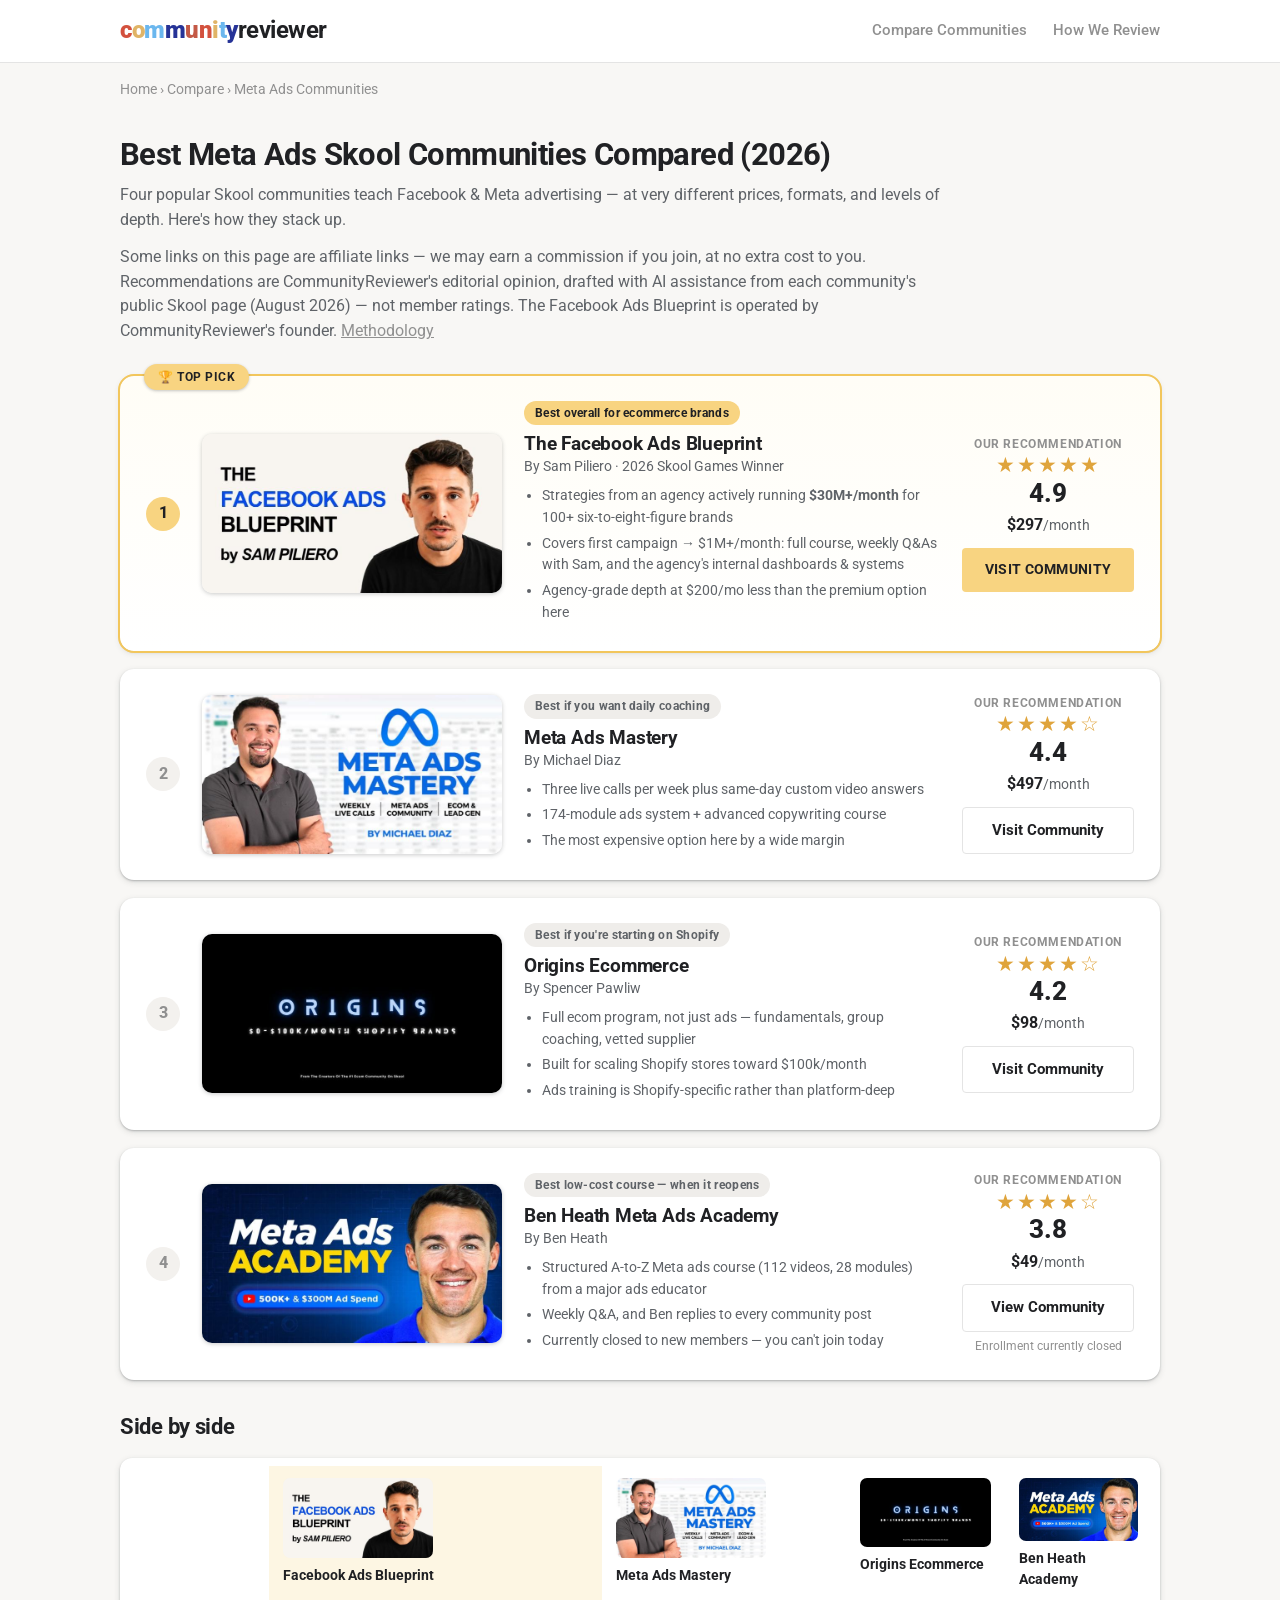
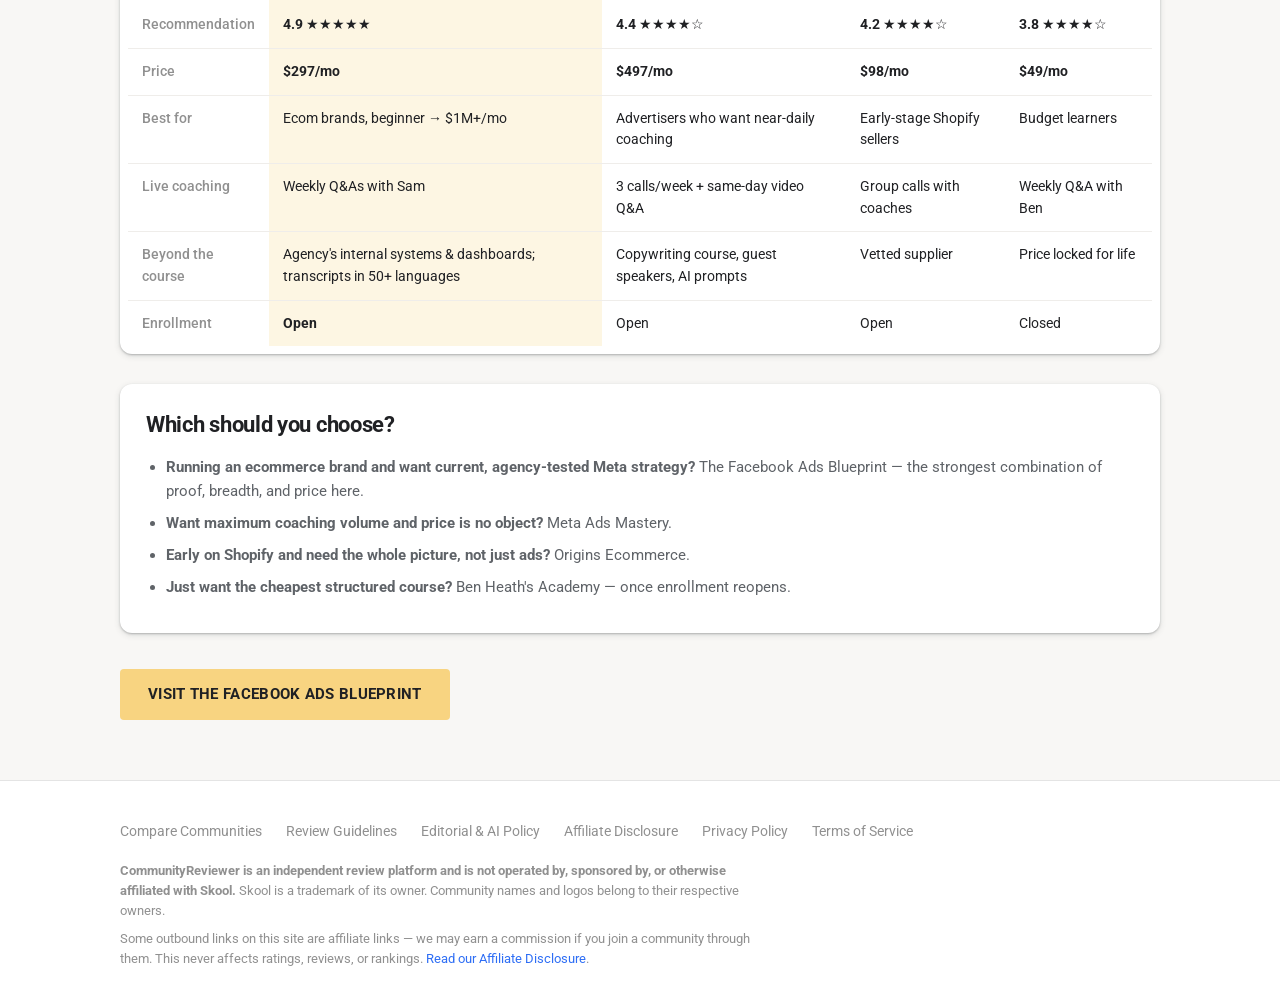
==== index.html @ 4574a342 "Launch CommunityReviewer comparison page Static site: Meta Ads community comparison plus the five po" ====
<!DOCTYPE html>
<html lang="en">
<head>
<meta charset="UTF-8">
<meta name="viewport" content="width=device-width, initial-scale=1">
<title>CommunityReviewer — Independent reviews of online communities</title>
<link rel="canonical" href="https://communityreviewer.com/compare/best-meta-ads-skool-communities/">
<meta http-equiv="refresh" content="0; url=/compare/best-meta-ads-skool-communities/">
<link rel="stylesheet" href="/assets/styles.css">
</head>
<body>
<div class="container" style="padding:80px 20px; text-align:center;">
  <p style="font-size:18px;">Redirecting to <a href="/compare/best-meta-ads-skool-communities/">our Meta Ads community comparison</a>…</p>
</div>
<script>window.location.replace("/compare/best-meta-ads-skool-communities/");</script>
</body>
</html>
---- assets/styles.css ----
/* CommunityReviewer — shared styles */
@import url('https://fonts.googleapis.com/css2?family=Roboto:wght@400;500;700;900&display=swap');

:root {
  --ink: #202124;
  --ink-soft: #5f6368;
  --ink-faint: #909090;
  --line: #e4e4e4;
  --bg: #f8f7f5;            /* Skool warm off-white canvas */
  --bg-soft: #f3f1ee;
  --card: #ffffff;
  --accent: #2e6ef5;         /* Skool link blue */
  --yellow: #f8d481;         /* Skool primary CTA yellow */
  --yellow-dark: #f2c65c;
  --star: #dfa43c;
  --green: #178a4c;
  --green-bg: #e8f5ee;
  --radius: 10px;
  --card-shadow: 0 1px 2px rgba(60,64,67,.3), 0 2px 6px rgba(60,64,67,.15);
  /* skool logo letter colors */
  --sk-red: #d3513e;
  --sk-gold: #e0b467;
  --sk-sky: #6bb7ee;
  --sk-navy: #263397;
  --sk-rust: #c45946;
}

* { margin: 0; padding: 0; box-sizing: border-box; }

body {
  font-family: Roboto, -apple-system, BlinkMacSystemFont, Helvetica, Arial, sans-serif;
  color: var(--ink);
  background: var(--bg);
  line-height: 1.55;
  font-size: 16px;
}

.container { max-width: 1080px; margin: 0 auto; padding: 0 20px; }
a { color: var(--accent); text-decoration: none; }
a:hover { text-decoration: underline; }
img { max-width: 100%; }

/* ---------- Header ---------- */
.site-header {
  border-bottom: 1px solid var(--line);
  background: #fff;
  position: sticky; top: 0; z-index: 50;
}
.header-inner {
  display: flex; align-items: center; justify-content: space-between;
  height: 62px; gap: 24px;
}
.logo {
  font-size: 24px; font-weight: 900; letter-spacing: -0.5px; color: var(--ink);
}
.logo:hover { text-decoration: none; }
.logo .l1 { color: var(--sk-red); }
.logo .l2 { color: var(--sk-gold); }
.logo .l3 { color: var(--sk-sky); }
.logo .l4 { color: var(--sk-navy); }
.logo .l5 { color: var(--sk-rust); }
.logo .lr { color: var(--ink); font-weight: 700; }
.site-nav { display: flex; gap: 26px; align-items: center; }
.site-nav a { color: var(--ink-faint); font-size: 15px; font-weight: 500; }
.site-nav a:hover { color: var(--ink); text-decoration: none; }
.site-nav a.nav-cta {
  color: var(--ink); background: var(--yellow); font-weight: 700;
  padding: 8px 16px; border-radius: 4px;
}
.site-nav a.nav-cta:hover { background: var(--yellow-dark); }

/* ---------- Buttons ---------- */
.btn {
  display: inline-block; border-radius: 4px; font-weight: 700; font-size: 15px;
  padding: 11px 22px; cursor: pointer; text-align: center; border: none;
  transition: background .15s; font-family: inherit;
}
.btn:hover { text-decoration: none; }
.btn-primary {
  background: var(--yellow); color: var(--ink);
  text-transform: uppercase; letter-spacing: .3px; font-size: 14px;
}
.btn-primary:hover { background: var(--yellow-dark); }
.btn-secondary {
  background: #fff; color: var(--ink); border: 1.5px solid var(--line);
}
.btn-secondary:hover { border-color: var(--ink-faint); }
.btn-outline {
  background: #fff; color: var(--ink); border: 1.5px solid var(--line);
  padding: 8px 16px; font-size: 14px;
}
.btn-outline:hover { border-color: var(--ink-faint); }
.btn-lg { padding: 14px 28px; font-size: 15px; }
.btn-block { display: block; width: 100%; }

/* ---------- Badges & stars ---------- */
.stars { color: var(--star); letter-spacing: 1px; }
.badge {
  display: inline-block; font-size: 12.5px; font-weight: 700;
  padding: 3px 10px; border-radius: 999px;
}
.badge-claimed { background: var(--green-bg); color: var(--green); }
.badge-unclaimed { background: #efedea; color: var(--ink-faint); }
.badge-verified { background: var(--green-bg); color: var(--green); }
.badge-cat { background: #efedea; color: var(--ink-soft); }

/* ---------- Community card (reused everywhere) ---------- */
.card-grid { display: grid; grid-template-columns: repeat(3, 1fr); gap: 18px; }
.community-card {
  border-radius: var(--radius);
  padding: 20px; background: var(--card); display: flex; flex-direction: column; gap: 8px;
  box-shadow: var(--card-shadow);
  transition: box-shadow .15s;
}
.community-card:hover {
  box-shadow: 0 2px 4px rgba(60,64,67,.3), 0 6px 14px rgba(60,64,67,.18);
  text-decoration: none;
}
.cc-logo {
  width: 48px; height: 48px; border-radius: 8px; color: #fff;
  display: flex; align-items: center; justify-content: center;
  font-weight: 700; font-size: 17px; margin-bottom: 4px;
}
.cc-name { font-size: 17px; font-weight: 700; color: var(--ink); }
.cc-creator { font-size: 14px; color: var(--ink-soft); }
.cc-rating { font-size: 14px; color: var(--ink); }
.cc-rating .count { color: var(--ink-faint); }
.cc-meta { display: flex; gap: 10px; align-items: center; font-size: 13.5px; color: var(--ink-soft); }
.cc-price { font-weight: 700; color: var(--ink); }
.cc-desc { font-size: 14px; color: var(--ink-soft); flex-grow: 1; }
.cc-btn { margin-top: 10px; }

/* logo placeholder colors — echo skool's logo palette */
.lg-blue { background: linear-gradient(135deg,#6bb7ee,#263397); }
.lg-purple { background: linear-gradient(135deg,#7c4fd0,#4c2a96); }
.lg-green { background: linear-gradient(135deg,#2aa365,#116b3d); }
.lg-orange { background: linear-gradient(135deg,#e0b467,#c45946); }
.lg-red { background: linear-gradient(135deg,#d3513e,#8f2c1e); }
.lg-teal { background: linear-gradient(135deg,#2b9fa8,#166b72); }

/* ---------- Sections ---------- */
.section { padding: 48px 0; }
.section-alt { background: transparent; }
.section h2 { font-size: 24px; letter-spacing: -0.3px; margin-bottom: 20px; }
.section-head { display: flex; align-items: baseline; justify-content: space-between; margin-bottom: 20px; }
.section-head h2 { margin-bottom: 0; }
.section-head a { font-size: 14.5px; font-weight: 700; }

/* ---------- Forms ---------- */
.form-card {
  max-width: 640px; margin: 0 auto; background: var(--card);
  border-radius: 12px; padding: 32px; box-shadow: var(--card-shadow);
}
.form-group { margin-bottom: 22px; }
.form-group label { display: block; font-weight: 700; font-size: 15px; margin-bottom: 6px; }
.form-group .hint { font-size: 13px; color: var(--ink-faint); margin-top: 5px; }
input[type=text], input[type=email], textarea, select {
  width: 100%; padding: 11px 13px; border: 1.5px solid var(--line);
  border-radius: 8px; font-size: 15px; font-family: inherit; background: #fff;
  color: var(--ink);
}
input:focus, textarea:focus, select:focus { outline: 2px solid var(--accent); outline-offset: -1px; border-color: var(--accent); }
textarea { resize: vertical; min-height: 110px; }
.radio-row { display: flex; flex-wrap: wrap; gap: 10px; }
.radio-pill {
  border: 1.5px solid var(--line); border-radius: 25px; padding: 8px 16px;
  font-size: 14.5px; cursor: pointer; user-select: none; color: var(--ink-faint);
  background: #fff;
}
.radio-pill input { display: none; }
.radio-pill:has(input:checked) { background: var(--ink); border-color: var(--ink); color: #fff; font-weight: 700; }
.star-picker { display: flex; gap: 6px; font-size: 34px; color: #dcdcda; cursor: pointer; }
.star-picker span:hover, .star-picker span.on { color: var(--star); }
.checkbox-row { display: flex; gap: 10px; align-items: flex-start; font-size: 14.5px; color: var(--ink-soft); }
.checkbox-row input { margin-top: 4px; }

/* ---------- Footer ---------- */
.site-footer {
  border-top: 1px solid var(--line); background: #fff;
  padding: 40px 0 32px; margin-top: 60px; font-size: 14px; color: var(--ink-soft);
}
.footer-links { display: flex; flex-wrap: wrap; gap: 10px 24px; margin-bottom: 18px; }
.footer-links a { color: var(--ink-faint); }
.footer-disclaimer { color: var(--ink-faint); font-size: 13px; max-width: 640px; }

/* ---------- Breadcrumb ---------- */
.breadcrumb { font-size: 13.5px; color: var(--ink-faint); padding: 16px 0 0; }
.breadcrumb a { color: var(--ink-faint); }

/* ---------- Review card ---------- */
.review-card {
  border-radius: var(--radius); box-shadow: var(--card-shadow);
  padding: 22px; background: var(--card); margin-bottom: 16px;
}
.review-card h4 { font-size: 16.5px; margin: 6px 0 8px; }
.review-meta { font-size: 13px; color: var(--ink-faint); display: flex; flex-wrap: wrap; gap: 6px 14px; margin-top: 12px; }
.review-procon { font-size: 14.5px; margin-top: 10px; }
.review-procon b { color: var(--ink); }
.helpful { margin-top: 14px; font-size: 13.5px; color: var(--ink-faint); }
.helpful button {
  border: 1px solid var(--line); background: #fff; border-radius: 25px;
  padding: 4px 14px; font-size: 13px; cursor: pointer; margin-left: 8px; color: var(--ink-soft);
  font-family: inherit;
}
.owner-response {
  margin-top: 14px; background: var(--bg); border-left: 3px solid var(--yellow-dark);
  border-radius: 0 8px 8px 0; padding: 12px 16px; font-size: 14.5px;
}
.owner-response .who { font-weight: 700; font-size: 13px; color: var(--ink); margin-bottom: 4px; }

/* ---------- Misc ---------- */
.note-editorial { font-size: 12.5px; color: var(--ink-faint); font-style: italic; margin-top: 10px; }
.two-col { display: grid; grid-template-columns: 1fr 1fr; gap: 24px; }
.pro-box, .con-box { border: 1px solid var(--line); border-radius: var(--radius); padding: 20px; background: #fff; }
.pro-box h3 { color: var(--green); font-size: 16px; margin-bottom: 10px; }
.con-box h3 { color: var(--sk-rust); font-size: 16px; margin-bottom: 10px; }
.pro-box ul, .con-box ul { padding-left: 20px; font-size: 14.5px; color: var(--ink-soft); }
.pro-box li, .con-box li { margin-bottom: 6px; }

.facts-box {
  border-radius: var(--radius); background: var(--card); box-shadow: var(--card-shadow);
  padding: 6px 22px;
}
.facts-box .fact {
  display: flex; justify-content: space-between; gap: 16px;
  padding: 11px 0; border-bottom: 1px solid #efedea; font-size: 14.5px;
}
.facts-box .fact:last-child { border-bottom: none; }
.facts-box .fact .k { color: var(--ink-faint); }
.facts-box .fact .v { font-weight: 700; text-align: right; }

.side-card {
  border-radius: var(--radius); background: var(--card); box-shadow: var(--card-shadow);
  padding: 20px;
}

.dist-row { display: flex; align-items: center; gap: 10px; font-size: 13.5px; margin-bottom: 6px; color: var(--ink-soft); }
.dist-bar { flex: 1; height: 8px; background: #efedea; border-radius: 4px; overflow: hidden; }
.dist-fill { height: 100%; background: var(--star); border-radius: 4px; }

.banner-claim {
  background: var(--card); border-radius: 14px; padding: 36px 40px;
  box-shadow: var(--card-shadow);
  display: flex; align-items: center; justify-content: space-between; gap: 24px; flex-wrap: wrap;
}
.banner-claim h2 { color: var(--ink); margin-bottom: 6px; }
.banner-claim p { color: var(--ink-soft); font-size: 15px; }

.disclosure { font-size: 12.5px; color: var(--ink-faint); margin-top: 8px; }

.independence-note { font-size: 13px; color: var(--ink-faint); margin-top: 14px; }
.independence-note a { color: var(--ink-faint); text-decoration: underline; }

.footer-disclaimer + .footer-disclaimer { margin-top: 8px; }

/* ---------- Policy pages ---------- */
.policy {
  max-width: 760px; margin: 28px auto 0; background: var(--card);
  border-radius: 12px; box-shadow: var(--card-shadow); padding: 40px 44px;
}
.policy h1 { font-size: 30px; letter-spacing: -0.5px; margin-bottom: 4px; }
.policy-updated { color: var(--ink-faint); font-size: 13.5px; margin-bottom: 20px; }
.policy .tldr {
  background: var(--bg); border-left: 3px solid var(--yellow-dark);
  border-radius: 0 8px 8px 0; padding: 14px 18px; font-size: 15px;
  color: var(--ink-soft); margin-bottom: 28px;
}
.policy h2 { font-size: 19px; margin: 28px 0 10px; }
.policy p, .policy li { font-size: 15px; color: var(--ink-soft); }
.policy p { margin-bottom: 12px; }
.policy ul { padding-left: 22px; margin-bottom: 12px; }
.policy li { margin-bottom: 6px; }
@media (max-width: 720px) { .policy { padding: 24px 20px; } }

/* sticky mobile CTA */
.mobile-cta {
  display: none; position: fixed; bottom: 0; left: 0; right: 0; z-index: 60;
  background: #fff; border-top: 1px solid var(--line); padding: 10px 16px;
  gap: 10px;
}
.mobile-cta .btn { flex: 1; padding: 12px; }

/* ---------- Responsive ---------- */
@media (max-width: 900px) {
  .card-grid { grid-template-columns: repeat(2, 1fr); }
}
@media (max-width: 720px) {
  .site-nav { display: none; }
  .card-grid { grid-template-columns: 1fr; }
  .two-col { grid-template-columns: 1fr; }
  .mobile-cta { display: flex; }
  body.has-mobile-cta { padding-bottom: 70px; }
  .section { padding: 34px 0; }
  .form-card { padding: 22px; }
}
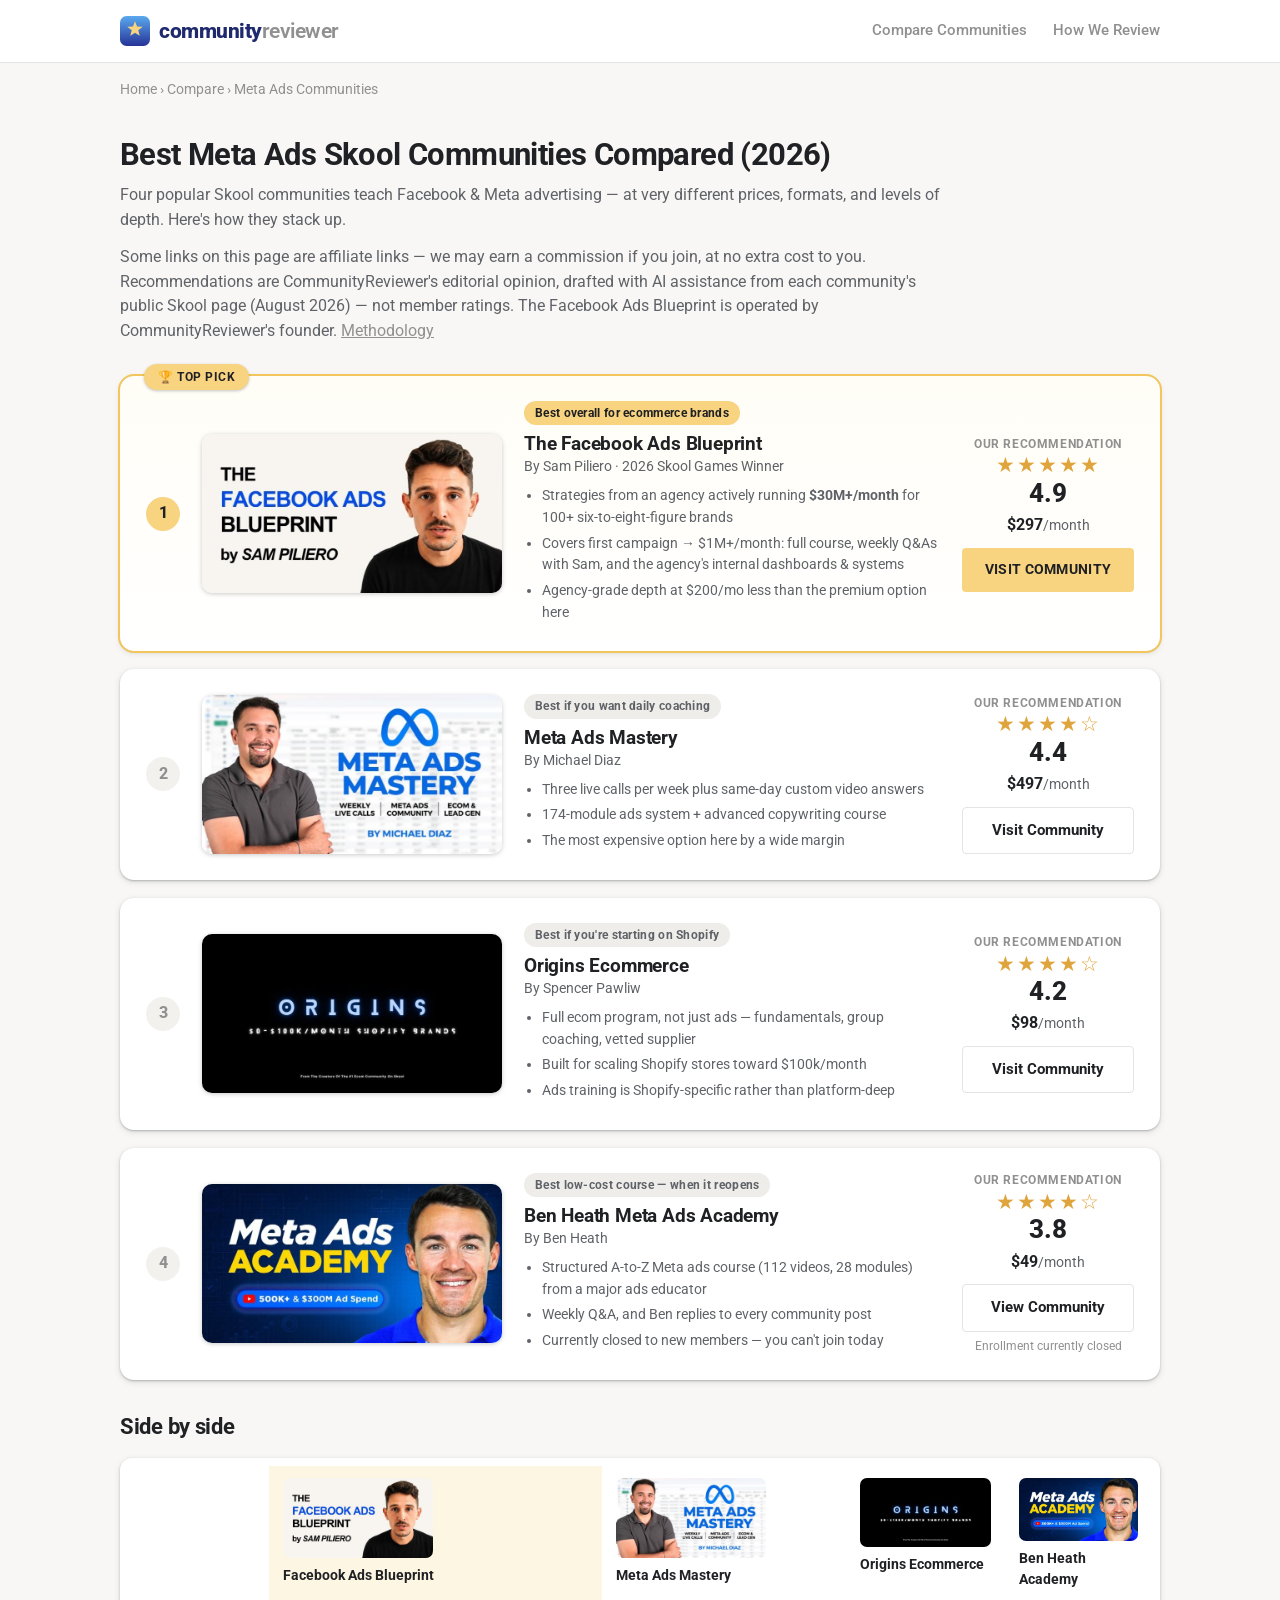
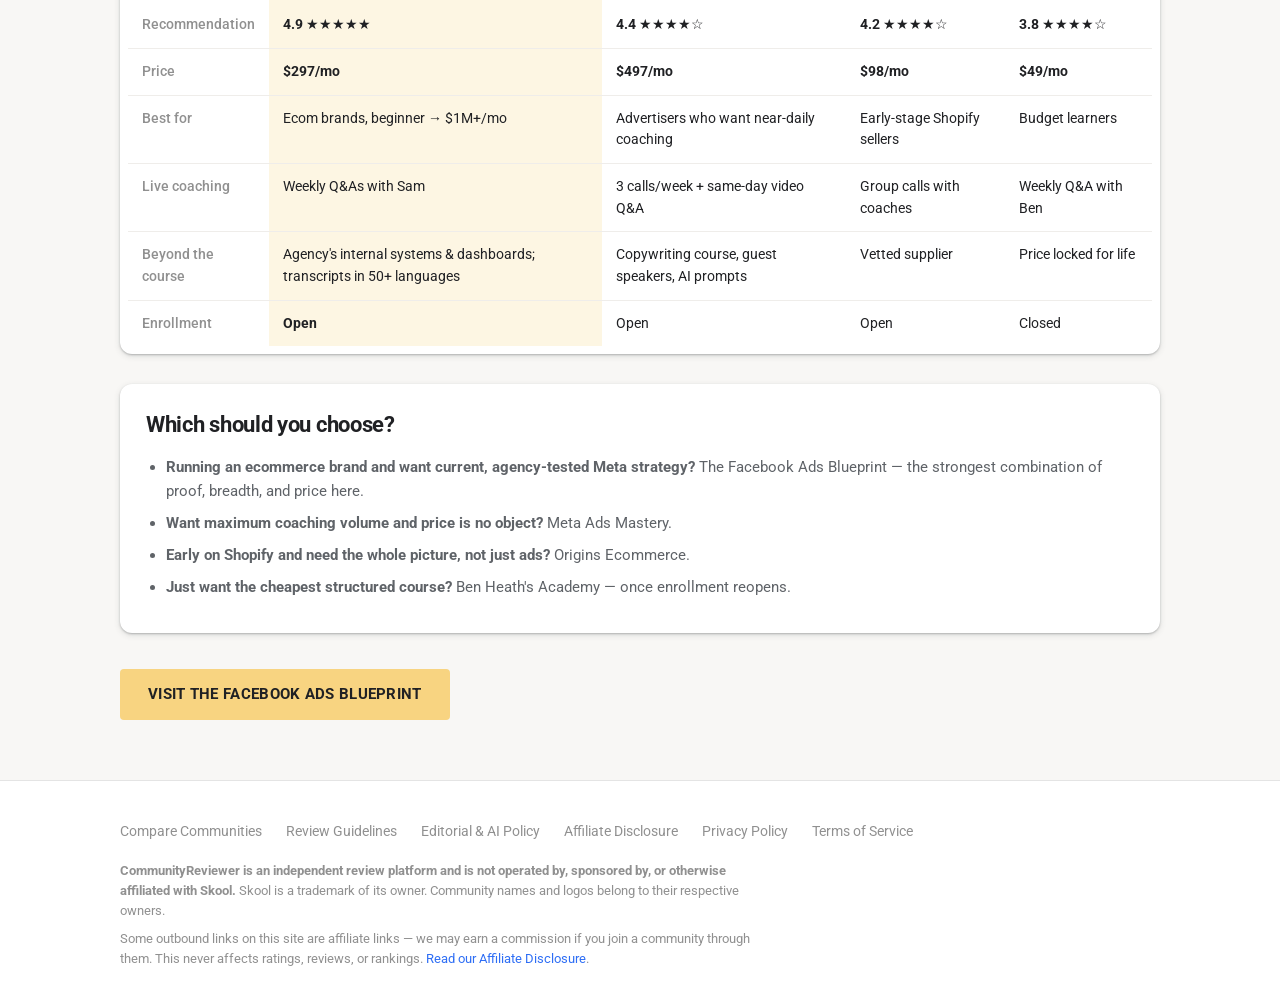
==== commit fbdb3547: "Add CommunityReviewer logo, favicons and social meta Original mark (speech bubble + star) replaces t" ====
--- a/index.html
+++ b/index.html
@@ -7,6 +7,13 @@
 <link rel="canonical" href="https://communityreviewer.com/compare/best-meta-ads-skool-communities/">
 <meta http-equiv="refresh" content="0; url=/compare/best-meta-ads-skool-communities/">
 <link rel="stylesheet" href="/assets/styles.css">
+
+<!--brand-->
+<link rel="icon" href="/favicon.svg" type="image/svg+xml">
+<link rel="icon" href="/favicon.ico" sizes="32x32">
+<link rel="apple-touch-icon" href="/apple-touch-icon.png">
+<meta name="theme-color" content="#263397">
+<!--/brand-->
 </head>
 <body>
 <div class="container" style="padding:80px 20px; text-align:center;">
--- a/assets/styles.css
+++ b/assets/styles.css
@@ -50,16 +50,7 @@
   display: flex; align-items: center; justify-content: space-between;
   height: 62px; gap: 24px;
 }
-.logo {
-  font-size: 24px; font-weight: 900; letter-spacing: -0.5px; color: var(--ink);
-}
-.logo:hover { text-decoration: none; }
-.logo .l1 { color: var(--sk-red); }
-.logo .l2 { color: var(--sk-gold); }
-.logo .l3 { color: var(--sk-sky); }
-.logo .l4 { color: var(--sk-navy); }
-.logo .l5 { color: var(--sk-rust); }
-.logo .lr { color: var(--ink); font-weight: 700; }
+
 .site-nav { display: flex; gap: 26px; align-items: center; }
 .site-nav a { color: var(--ink-faint); font-size: 15px; font-weight: 500; }
 .site-nav a:hover { color: var(--ink); text-decoration: none; }
@@ -293,3 +284,12 @@
   .section { padding: 34px 0; }
   .form-card { padding: 22px; }
 }
+
+/* ---------- Logo ---------- */
+.logo { display: flex; align-items: center; gap: 9px; text-decoration: none; }
+.logo:hover { text-decoration: none; }
+.logo-mark { width: 30px; height: 30px; flex-shrink: 0; display: block; }
+.logo-word { font-size: 21px; font-weight: 800; letter-spacing: -0.5px; line-height: 1; }
+.logo-word b { color: #1f2a6e; font-weight: 800; }
+.logo-word span { color: var(--ink-faint); font-weight: 600; }
+@media (max-width: 420px) { .logo-word { font-size: 18px; } .logo-mark { width: 26px; height: 26px; } }
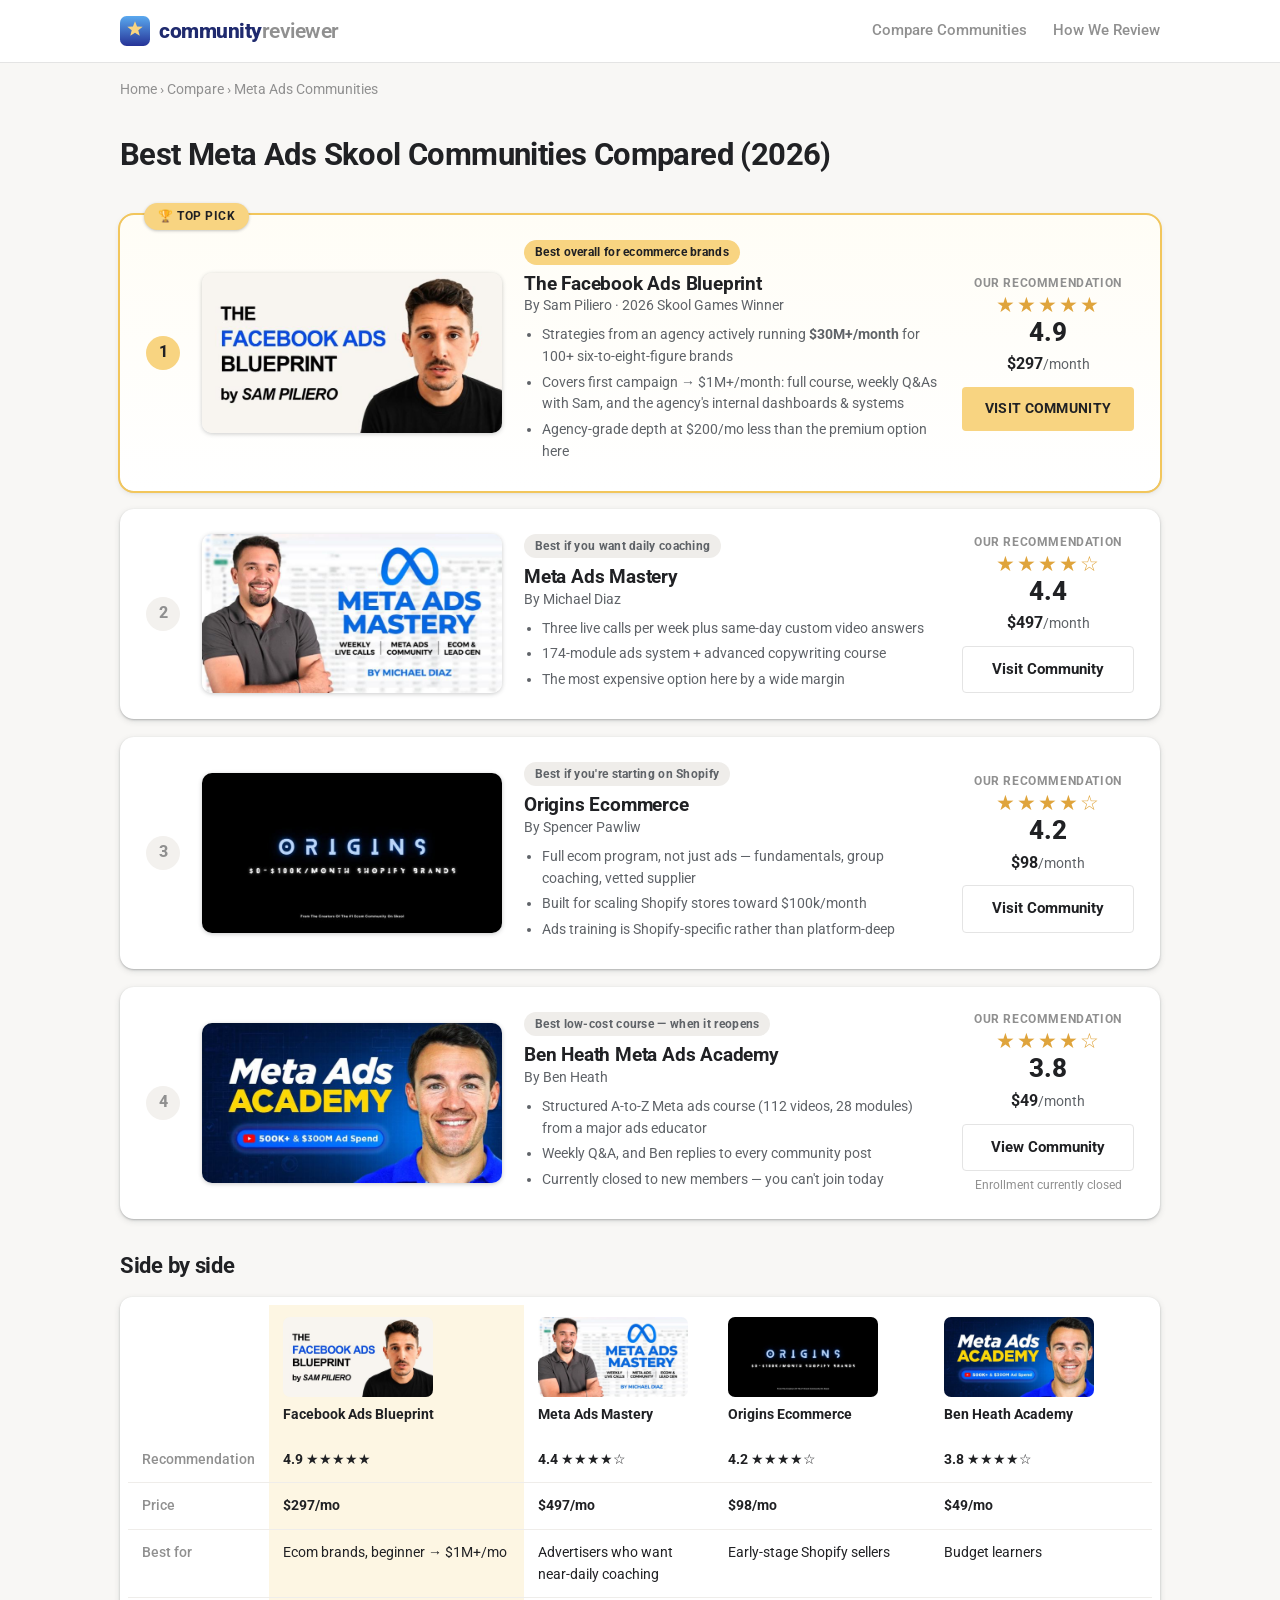
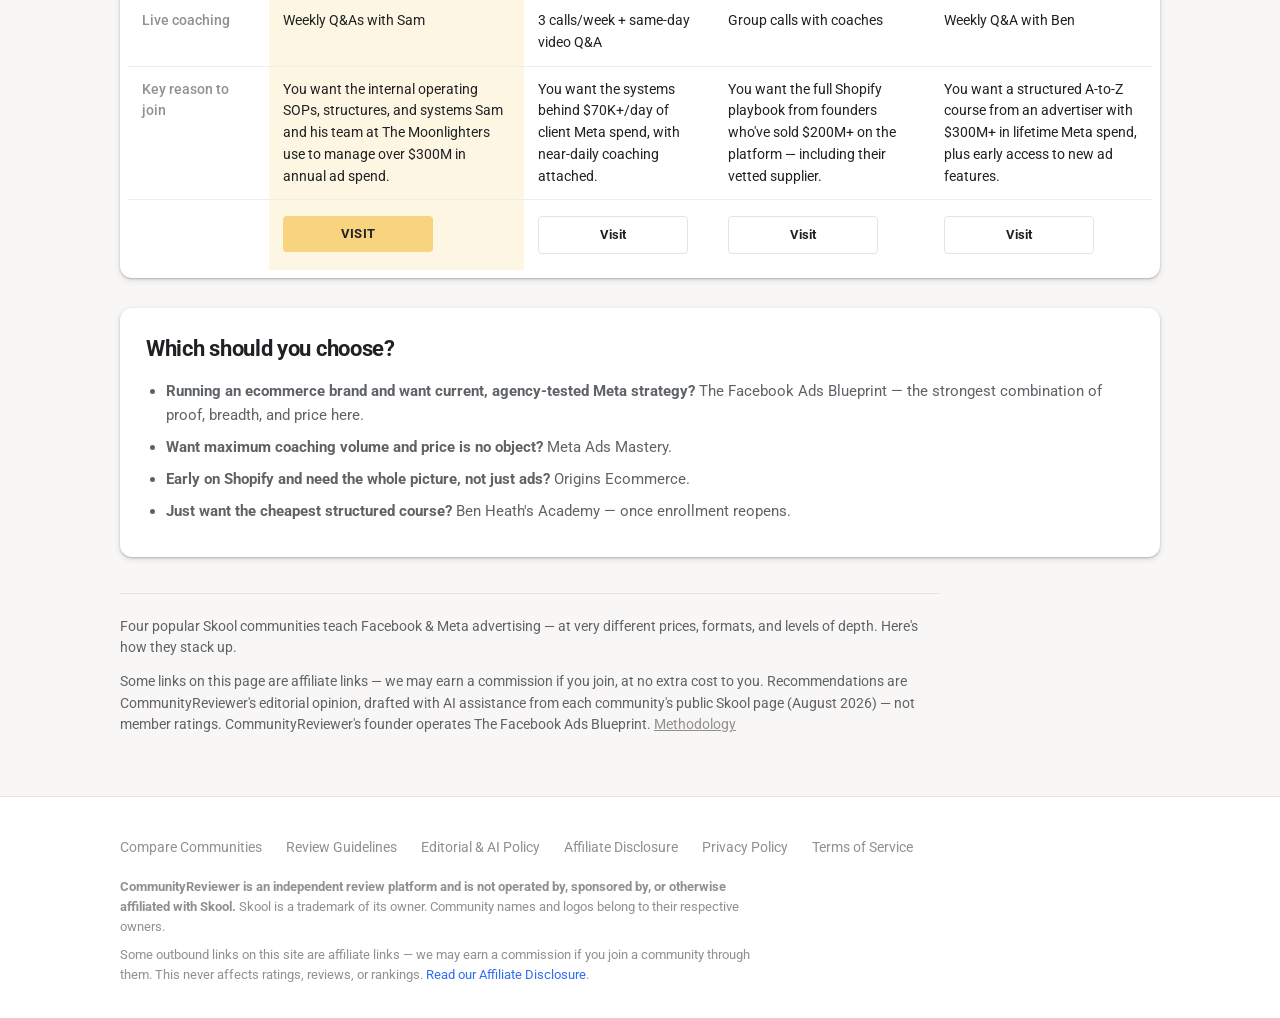
==== commit a1fc7543: "Add Google Ads tag (AW-18380563777) to all pages Co-Authored-By: Claude Fable 5 <noreply@anthropic.c" ====
--- a/index.html
+++ b/index.html
@@ -14,6 +14,18 @@
 <link rel="apple-touch-icon" href="/apple-touch-icon.png">
 <meta name="theme-color" content="#263397">
 <!--/brand-->
+
+<!--gtag-->
+<!-- Google tag (gtag.js) -->
+<script async src="https://www.googletagmanager.com/gtag/js?id=AW-18380563777"></script>
+<script>
+  window.dataLayer = window.dataLayer || [];
+  function gtag(){dataLayer.push(arguments);}
+  gtag('js', new Date());
+
+  gtag('config', 'AW-18380563777');
+</script>
+<!--/gtag-->
 </head>
 <body>
 <div class="container" style="padding:80px 20px; text-align:center;">
